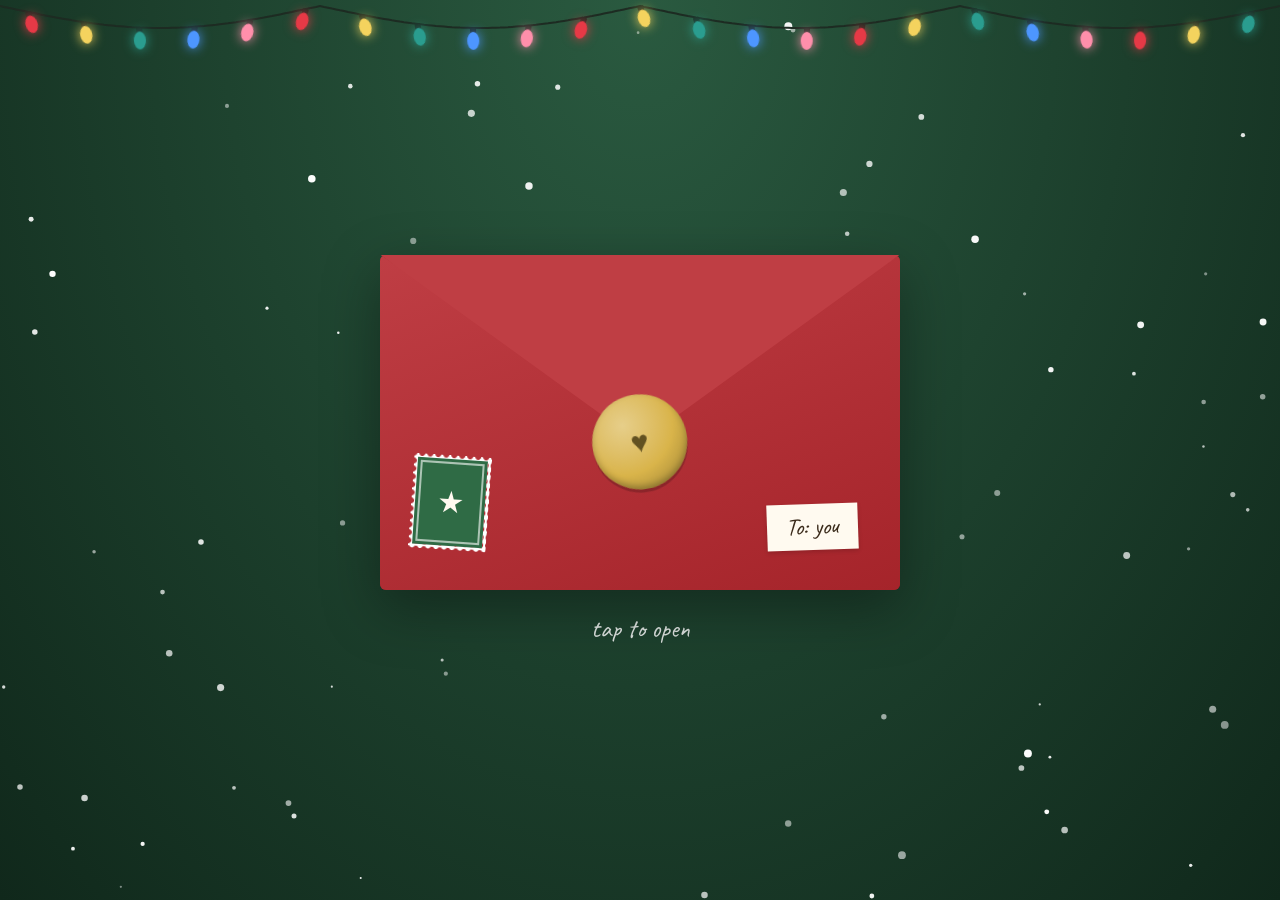
==== years/2026/index.html @ c0fdd211 "Start 2026 card folder with full drawing and layers slot Co-Authored-By: Claude Opus 5.5 <noreply@an" ====
<!doctype html>
<html lang="en">
<head>
<meta charset="utf-8">
<meta name="viewport" content="width=device-width, initial-scale=1, viewport-fit=cover">
<!-- meta:start (written by tools/cards.py stamp, edit card.json instead) -->
<title>Happy Holidays</title>
<meta property="og:title" content="Happy Holidays">
<meta name="description" content="A little card for you. Tap to open.">
<meta property="og:description" content="A little card for you. Tap to open.">
<meta property="og:type" content="website">
<!-- meta:end -->
<link rel="stylesheet" href="engine/engine.css">
</head>
<body class="xc">
<div id="card-root"></div>
<noscript>This card needs JavaScript to open.</noscript>
<script type="module">
  import { boot } from "./engine/engine.js";
  boot();
</script>
</body>
</html>
---- years/2026/engine/engine.css ----
/* Xmas Card Engine base styles.
   Year-specific looks belong in card.json (theme, backgrounds, layer styles),
   not here. Frames, entrances and animations below are reusable vocabulary. */

:root {
  --xc-page: radial-gradient(ellipse at top, #2a5a40, #10281b);
  --xc-font-display: Georgia, "Times New Roman", serif;
  --xc-font-hand: "Comic Sans MS", "Bradley Hand", cursive;
  --xc-font-body: Georgia, serif;
  --xc-radius: 1.2cqw;
  --xc-tape: rgba(255, 214, 120, 0.8);
  --xc-paper: #fffdf7;
  --xc-ui: rgba(255, 255, 255, 0.9);
}

* { box-sizing: border-box; }
html, body { margin: 0; height: 100%; }
body.xc {
  min-height: 100vh;
  background: var(--xc-page);
  background-attachment: fixed;
  font-family: var(--xc-font-body);
  overflow: hidden;
  -webkit-tap-highlight-color: transparent;
}
#card-root {
  position: relative;
  z-index: 2;
  width: 100%;
  height: 100vh;
  height: 100dvh;
  display: grid;
  place-items: center;
}

/* ---------- card + stage ---------- */
.xc-card {
  position: relative;
  container-type: inline-size;
  width: min(92vw, calc(82dvh * var(--w) / var(--h)));
  aspect-ratio: var(--w) / var(--h);
  opacity: 0;
  transform: scale(0.55) translateY(10vh) rotate(-3deg);
  transition: opacity 0.6s ease, transform 0.9s cubic-bezier(0.2, 1.35, 0.4, 1);
  pointer-events: none;
}
.xc-card.is-open { opacity: 1; transform: none; pointer-events: auto; }
.xc-stage {
  position: absolute;
  inset: 0;
  border-radius: var(--xc-radius);
  overflow: hidden;
  box-shadow: 0 2cqw 6cqw rgba(0, 0, 0, 0.4);
}
.xc-stage.no-clip { overflow: visible; }
.xc-stage.no-shadow { box-shadow: none; }
.xc-page {
  position: absolute;
  inset: 0;
  border-radius: inherit;
  opacity: 0;
  visibility: hidden;
  transition: opacity 0.5s ease, visibility 0.5s;
  background-size: cover;
  background-position: center;
}
.xc-page.is-active { opacity: 1; visibility: visible; }

/* ---------- layers ---------- */
.xc-layer { position: absolute; transform: rotate(var(--rot, 0deg)); }
.xc-enter, .xc-inner, .xc-link { width: 100%; height: 100%; display: block; color: inherit; text-decoration: none; }
.xc-text .xc-enter, .xc-text .xc-inner, .xc-text .xc-link { height: auto; }
.xc-text .xc-inner { white-space: pre-line; line-height: 1.15; font-family: var(--xc-font-body); }
.xc-image img { width: 100%; height: 100%; object-fit: cover; display: block; user-select: none; -webkit-user-drag: none; }
.xc-caption { font-family: var(--xc-font-hand); font-size: 3.4cqw; text-align: center; color: #3a2a1a; padding: 2% 4% 0; line-height: 1.1; }

/* ---------- frames (layer.frame) ---------- */
.xc-frame-polaroid .xc-inner {
  background: var(--xc-paper);
  padding: 5% 5% 0;
  display: flex;
  flex-direction: column;
  box-shadow: 0 0.6cqw 1.8cqw rgba(0, 0, 0, 0.28);
}
.xc-frame-polaroid img { flex: 1; min-height: 0; }
.xc-frame-polaroid .xc-caption { flex: 0 0 auto; padding: 4% 4% 6%; }
.xc-frame-polaroid:not(:has(.xc-caption)) .xc-inner { padding-bottom: 18%; }
.xc-frame-tape .xc-inner { position: relative; box-shadow: 0 0.5cqw 1.4cqw rgba(0, 0, 0, 0.22); }
.xc-frame-tape .xc-inner::before {
  content: "";
  position: absolute;
  z-index: 2;
  left: 32%;
  top: -4.5%;
  width: 36%;
  height: 11%;
  background: var(--xc-tape);
  transform: rotate(-3deg);
  mask: linear-gradient(90deg, transparent 0 2%, #000 2% 98%, transparent 98%);
}
.xc-frame-round img { border-radius: 50%; }
.xc-frame-round .xc-inner { border-radius: 50%; box-shadow: 0 0.5cqw 1.4cqw rgba(0, 0, 0, 0.25); }
.xc-frame-shadow .xc-inner { box-shadow: 0 0.8cqw 2.4cqw rgba(0, 0, 0, 0.3); }
.xc-frame-sticker img {
  object-fit: contain;
  filter: drop-shadow(0.45cqw 0 0 #fff) drop-shadow(-0.45cqw 0 0 #fff) drop-shadow(0 0.45cqw 0 #fff)
    drop-shadow(0 -0.45cqw 0 #fff) drop-shadow(0 0.7cqw 0.8cqw rgba(0, 0, 0, 0.3));
}
.xc-frame-contain img { object-fit: contain; }

/* ---------- entrances (layer.enter), replay each time a page shows ---------- */
.xc-page.is-active .xc-enter-pop { animation: xc-pop 0.6s cubic-bezier(0.2, 1.6, 0.4, 1) backwards; }
.xc-page.is-active .xc-enter-drop { animation: xc-drop 0.8s cubic-bezier(0.2, 1.3, 0.4, 1) backwards; }
.xc-page.is-active .xc-enter-fade { animation: xc-fade 0.9s ease backwards; }
.xc-page.is-active .xc-enter-rise { animation: xc-rise 0.8s cubic-bezier(0.2, 1.2, 0.4, 1) backwards; }
.xc-page.is-active .xc-enter-spin { animation: xc-spin-in 0.9s cubic-bezier(0.2, 1.3, 0.4, 1) backwards; }
@keyframes xc-pop { from { transform: scale(0); opacity: 0; } }
@keyframes xc-drop { from { transform: translateY(-60cqw) rotate(-10deg); opacity: 0; } }
@keyframes xc-fade { from { opacity: 0; } }
@keyframes xc-rise { from { transform: translateY(20cqw); opacity: 0; } }
@keyframes xc-spin-in { from { transform: rotate(-200deg) scale(0); opacity: 0; } }

/* ---------- hovers (layer.hover) ---------- */
.xc-enter { transition: transform 0.25s cubic-bezier(0.2, 1.6, 0.4, 1); }
.xc-hover-grow:hover { transform: scale(1.06); }
.xc-hover-lift:hover { transform: translateY(-1.5cqw) rotate(-1.5deg); }
.xc-hover-wiggle:hover { animation: xc-wiggle 0.5s ease; }
@keyframes xc-wiggle { 25% { transform: rotate(-4deg); } 75% { transform: rotate(4deg); } }

/* ---------- loops (layer.animate) ---------- */
.xc-anim-float { animation: xc-float 4s ease-in-out infinite; }
.xc-anim-sway { animation: xc-sway 3.5s ease-in-out infinite; transform-origin: 50% 0; }
.xc-anim-bob { animation: xc-sway 3s ease-in-out infinite; transform-origin: 50% 100%; }
.xc-anim-twinkle { animation: xc-twinkle 2.4s ease-in-out infinite; }
.xc-anim-spin { animation: xc-spin 14s linear infinite; }
.xc-anim-pulse { animation: xc-pulse 2s ease-in-out infinite; }
.xc-anim-jiggle { animation: xc-jiggle 2.8s ease-in-out infinite; }
@keyframes xc-float { 50% { transform: translateY(-1.4cqw); } }
@keyframes xc-sway { 0%, 100% { transform: rotate(-4deg); } 50% { transform: rotate(4deg); } }
@keyframes xc-twinkle { 50% { transform: scale(0.86) rotate(8deg); opacity: 0.75; } }
@keyframes xc-spin { to { transform: rotate(360deg); } }
@keyframes xc-pulse { 50% { transform: scale(1.06); } }
@keyframes xc-jiggle { 0%, 80%, 100% { transform: none; } 84% { transform: rotate(-6deg); } 88% { transform: rotate(5deg); } 92% { transform: rotate(-3deg); } }

/* ---------- nav + ui ---------- */
.xc-nav {
  position: absolute;
  left: 50%;
  bottom: -3.4rem;
  translate: -50% 0;
  display: flex;
  align-items: center;
  gap: 0.9rem;
}
.xc-nav-btn {
  width: 2.4rem;
  height: 2.4rem;
  border-radius: 50%;
  border: 0;
  background: var(--xc-ui);
  font-size: 1.5rem;
  line-height: 1;
  cursor: pointer;
  color: #333;
  box-shadow: 0 3px 10px rgba(0, 0, 0, 0.25);
  transition: transform 0.2s;
}
.xc-nav-btn:hover:not(:disabled) { transform: scale(1.1); }
.xc-nav-btn:disabled { opacity: 0.35; cursor: default; }
.xc-dots { display: flex; gap: 0.45rem; }
.xc-dot { width: 0.55rem; height: 0.55rem; padding: 0; border: 0; border-radius: 50%; background: var(--xc-ui); opacity: 0.4; cursor: pointer; }
.xc-dot.is-active { opacity: 1; transform: scale(1.3); }
.xc-music {
  position: fixed;
  top: 1rem;
  right: 1rem;
  z-index: 40;
  width: 2.6rem;
  height: 2.6rem;
  border-radius: 50%;
  border: 0;
  background: var(--xc-ui);
  font-size: 1.2rem;
  cursor: pointer;
  opacity: 0.6;
  box-shadow: 0 3px 10px rgba(0, 0, 0, 0.25);
}
.xc-music.is-playing { opacity: 1; animation: xc-pulse 1.2s ease-in-out infinite; }
.xc-fx { position: fixed; inset: 0; pointer-events: none; }
.xc-error {
  max-width: 28rem;
  margin: 1rem;
  padding: 1.4rem 1.6rem;
  background: #fff;
  border-radius: 12px;
  font: 15px/1.6 system-ui, sans-serif;
  color: #222;
}
.xc-error code { background: #f2efe8; padding: 2px 6px; border-radius: 4px; }

@media (prefers-reduced-motion: reduce) {
  .xc-inner[class*="xc-anim-"] { animation: none; }
}
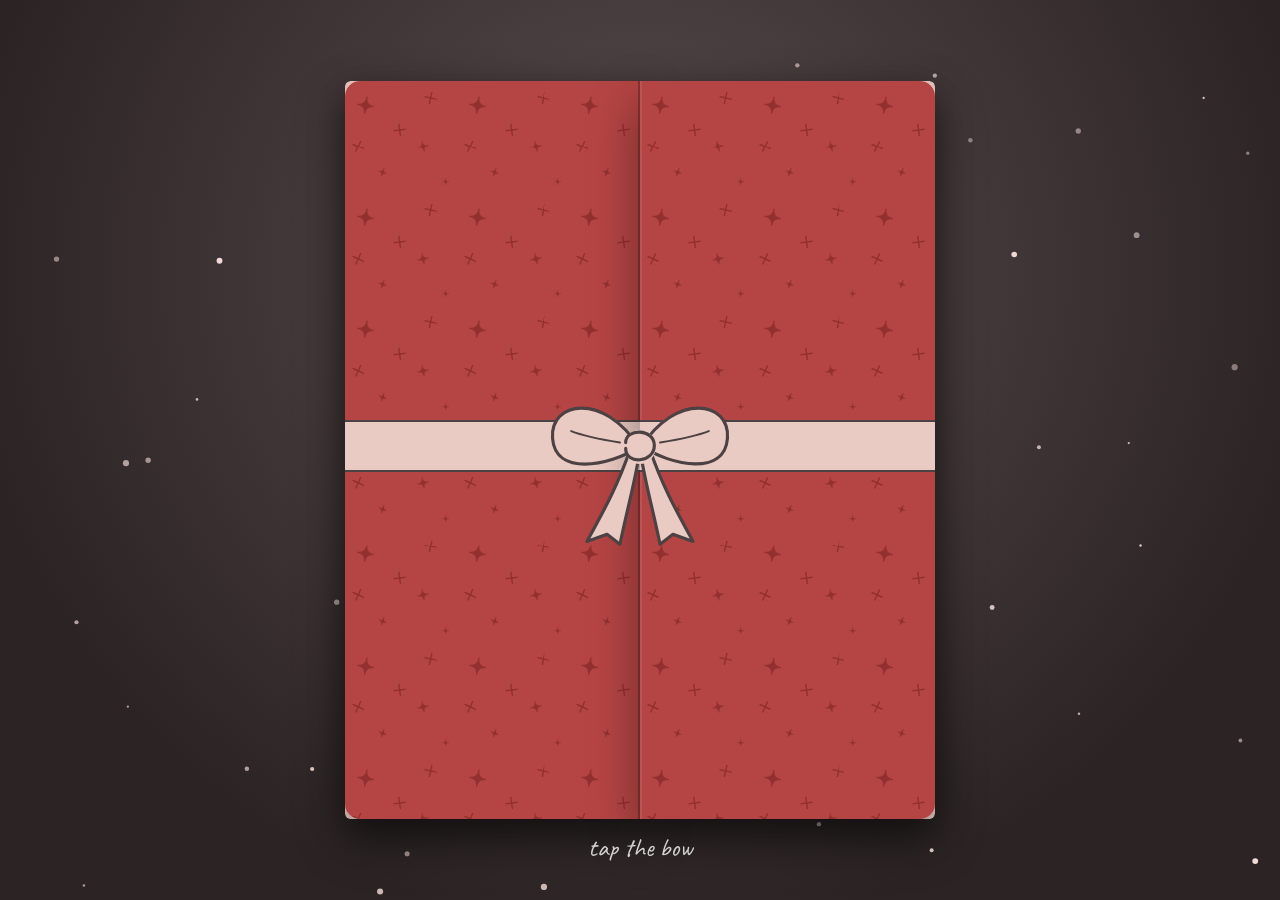
==== commit 3b360ee0: "2026 card: gatefold opener, layered reveal, HOWL correction, photo viewer (engine 1.2.0) Co-Authored" ====
--- a/years/2026/index.html
+++ b/years/2026/index.html
@@ -4,10 +4,10 @@
 <meta charset="utf-8">
 <meta name="viewport" content="width=device-width, initial-scale=1, viewport-fit=cover">
 <!-- meta:start (written by tools/cards.py stamp, edit card.json instead) -->
-<title>Happy Holidays</title>
-<meta property="og:title" content="Happy Holidays">
-<meta name="description" content="A little card for you. Tap to open.">
-<meta property="og:description" content="A little card for you. Tap to open.">
+<title>Happy HOWLdays</title>
+<meta property="og:title" content="Happy HOWLdays">
+<meta name="description" content="A little card for you. Tap the bow.">
+<meta property="og:description" content="A little card for you. Tap the bow.">
 <meta property="og:type" content="website">
 <!-- meta:end -->
 <link rel="stylesheet" href="engine/engine.css">
--- a/years/2026/engine/engine.css
+++ b/years/2026/engine/engine.css
@@ -108,17 +108,46 @@
 }
 .xc-frame-contain img { object-fit: contain; }
 
-/* ---------- entrances (layer.enter), replay each time a page shows ---------- */
-.xc-page.is-active .xc-enter-pop { animation: xc-pop 0.6s cubic-bezier(0.2, 1.6, 0.4, 1) backwards; }
-.xc-page.is-active .xc-enter-drop { animation: xc-drop 0.8s cubic-bezier(0.2, 1.3, 0.4, 1) backwards; }
-.xc-page.is-active .xc-enter-fade { animation: xc-fade 0.9s ease backwards; }
-.xc-page.is-active .xc-enter-rise { animation: xc-rise 0.8s cubic-bezier(0.2, 1.2, 0.4, 1) backwards; }
-.xc-page.is-active .xc-enter-spin { animation: xc-spin-in 0.9s cubic-bezier(0.2, 1.3, 0.4, 1) backwards; }
+/* ---------- entrances (layer.enter) ----------
+   They play when the card is revealed (after the opener) and replay each time a page shows. */
+.xc-card:not(.is-revealed) [class*="xc-enter-"] { opacity: 0; }
+.is-revealed .xc-page.is-active .xc-enter-pop { animation: xc-pop 0.6s cubic-bezier(0.2, 1.6, 0.4, 1) backwards; }
+.is-revealed .xc-page.is-active .xc-enter-drop { animation: xc-drop 0.8s cubic-bezier(0.2, 1.3, 0.4, 1) backwards; }
+.is-revealed .xc-page.is-active .xc-enter-fade { animation: xc-fade 0.9s ease backwards; }
+.is-revealed .xc-page.is-active .xc-enter-rise { animation: xc-rise 0.8s cubic-bezier(0.2, 1.2, 0.4, 1) backwards; }
+.is-revealed .xc-page.is-active .xc-enter-spin { animation: xc-spin-in 0.9s cubic-bezier(0.2, 1.3, 0.4, 1) backwards; }
+/* slide and tumble start from layer.from = { x, y, rotate } (design px, relative to the final spot) */
+.is-revealed .xc-page.is-active .xc-enter-slide { animation: xc-slide 0.9s cubic-bezier(0.2, 1.25, 0.4, 1) backwards; }
+.is-revealed .xc-page.is-active .xc-enter-tumble { animation: xc-tumble 1.1s ease-out backwards; }
+.is-revealed .xc-page.is-active .xc-enter-sparkle { animation: xc-sparkle-in 1.2s linear backwards; }
+/* wipe: a soft-edged brush reveal, good for line drawings */
+.xc-enter-wipe-up, .xc-enter-wipe-down, .xc-enter-wipe-right {
+  -webkit-mask-repeat: no-repeat; mask-repeat: no-repeat; }
+.xc-enter-wipe-up { -webkit-mask-image: linear-gradient(to top, #000 33%, transparent 60%); mask-image: linear-gradient(to top, #000 33%, transparent 60%);
+  -webkit-mask-size: 100% 300%; mask-size: 100% 300%; -webkit-mask-position: 0 100%; mask-position: 0 100%; }
+.xc-enter-wipe-down { -webkit-mask-image: linear-gradient(to bottom, #000 33%, transparent 60%); mask-image: linear-gradient(to bottom, #000 33%, transparent 60%);
+  -webkit-mask-size: 100% 300%; mask-size: 100% 300%; -webkit-mask-position: 0 0; mask-position: 0 0; }
+.xc-enter-wipe-right { -webkit-mask-image: linear-gradient(to right, #000 33%, transparent 60%); mask-image: linear-gradient(to right, #000 33%, transparent 60%);
+  -webkit-mask-size: 300% 100%; mask-size: 300% 100%; -webkit-mask-position: 0 0; mask-position: 0 0; }
+.is-revealed .xc-page.is-active .xc-enter-wipe-up { animation: xc-wipe-up 1.6s ease-out backwards; }
+.is-revealed .xc-page.is-active .xc-enter-wipe-down { animation: xc-wipe-down 1.6s ease-out backwards; }
+.is-revealed .xc-page.is-active .xc-enter-wipe-right { animation: xc-wipe-right 1.6s ease-out backwards; }
 @keyframes xc-pop { from { transform: scale(0); opacity: 0; } }
 @keyframes xc-drop { from { transform: translateY(-60cqw) rotate(-10deg); opacity: 0; } }
 @keyframes xc-fade { from { opacity: 0; } }
 @keyframes xc-rise { from { transform: translateY(20cqw); opacity: 0; } }
 @keyframes xc-spin-in { from { transform: rotate(-200deg) scale(0); opacity: 0; } }
+@keyframes xc-slide { from { transform: translate(var(--fx, 0), var(--fy, -20cqw)) rotate(var(--fr, 0deg)); opacity: 0; } 40% { opacity: 1; } }
+@keyframes xc-tumble {
+  from { transform: translate(var(--fx, 0), var(--fy, -40cqw)) rotate(var(--fr, -240deg)); opacity: 0; }
+  15% { opacity: 1; }
+  70% { transform: translate(0, 0) rotate(14deg); }
+  85% { transform: rotate(-6deg); }
+  to { transform: none; } }
+@keyframes xc-sparkle-in { 0% { opacity: 0; } 25% { opacity: 1; } 40% { opacity: .25; } 55% { opacity: 1; } 70% { opacity: .45; } 100% { opacity: 1; } }
+@keyframes xc-wipe-up { from { -webkit-mask-position: 0 0; mask-position: 0 0; } }
+@keyframes xc-wipe-down { from { -webkit-mask-position: 0 100%; mask-position: 0 100%; } }
+@keyframes xc-wipe-right { from { -webkit-mask-position: 100% 0; mask-position: 100% 0; } }
 
 /* ---------- hovers (layer.hover) ---------- */
 .xc-enter { transition: transform 0.25s cubic-bezier(0.2, 1.6, 0.4, 1); }
@@ -135,11 +164,14 @@
 .xc-anim-spin { animation: xc-spin 14s linear infinite; }
 .xc-anim-pulse { animation: xc-pulse 2s ease-in-out infinite; }
 .xc-anim-jiggle { animation: xc-jiggle 2.8s ease-in-out infinite; }
+.xc-anim-shimmer { animation: xc-shimmer 3.2s ease-in-out infinite; }
+.xc-zoomable { cursor: zoom-in; }
 @keyframes xc-float { 50% { transform: translateY(-1.4cqw); } }
 @keyframes xc-sway { 0%, 100% { transform: rotate(-4deg); } 50% { transform: rotate(4deg); } }
 @keyframes xc-twinkle { 50% { transform: scale(0.86) rotate(8deg); opacity: 0.75; } }
 @keyframes xc-spin { to { transform: rotate(360deg); } }
 @keyframes xc-pulse { 50% { transform: scale(1.06); } }
+@keyframes xc-shimmer { 50% { opacity: .5; } }
 @keyframes xc-jiggle { 0%, 80%, 100% { transform: none; } 84% { transform: rotate(-6deg); } 88% { transform: rotate(5deg); } 92% { transform: rotate(-3deg); } }
 
 /* ---------- nav + ui ---------- */
